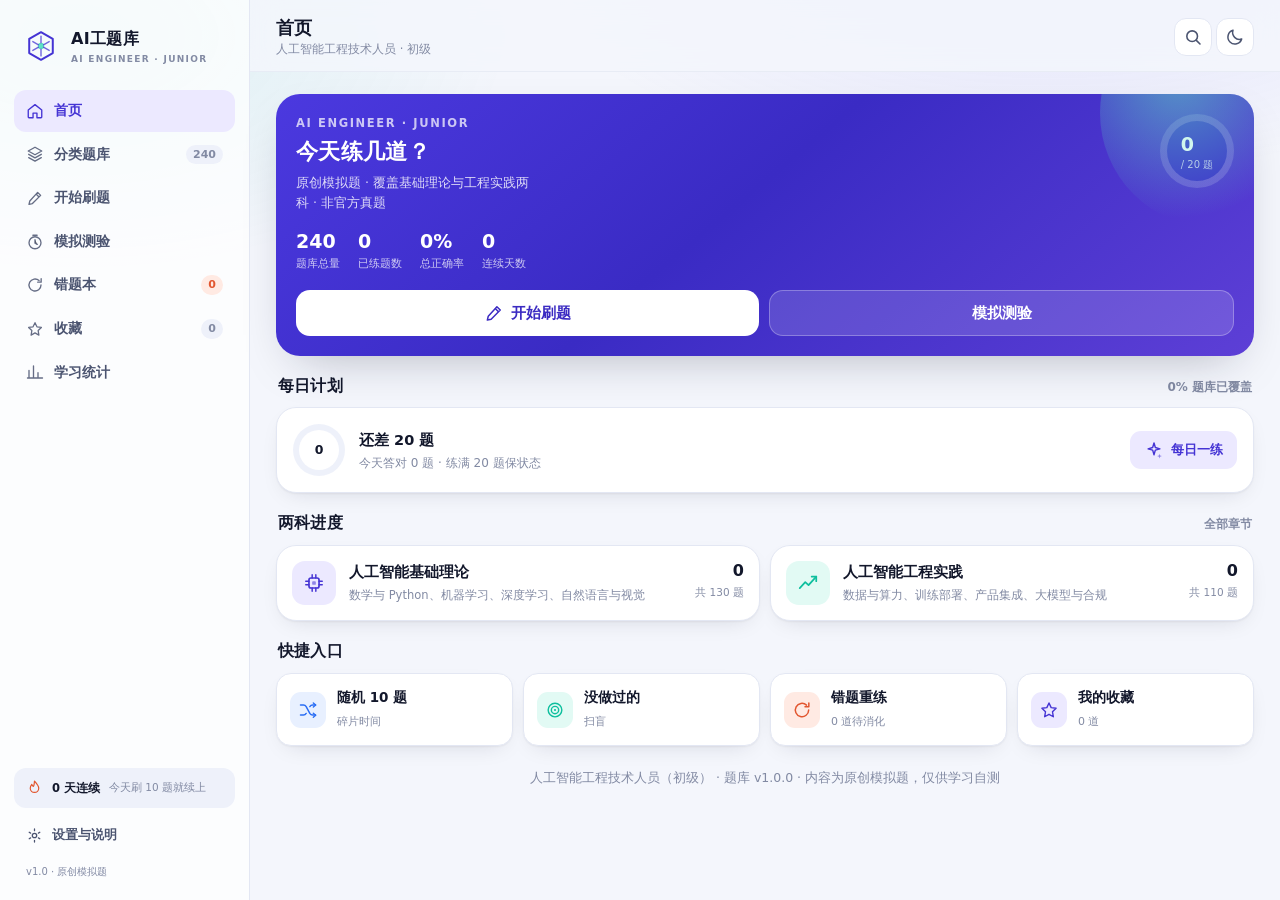
==== index.html @ 74eabcb8 "AI工题库 v1.0：人工智能工程技术人员（初级）240 题刷题 PWA" ====
<!DOCTYPE html>
<html lang="zh-CN" data-theme="light">
<head>
<meta charset="UTF-8">
<meta name="viewport" content="width=device-width, initial-scale=1.0, viewport-fit=cover">
<meta name="theme-color" content="#4534d4">
<meta name="mobile-web-app-capable" content="yes">
<meta name="apple-mobile-web-app-capable" content="yes">
<meta name="apple-mobile-web-app-status-bar-style" content="default">
<meta name="apple-mobile-web-app-title" content="AI工题库">
<meta name="description" content="人工智能工程技术人员（初级）原创模拟题库：基础理论 + 工程实践两科，支持章节练习、随机刷题、模拟测验、错题本、收藏与学习统计，手机离线可用。">
<title>AI工题库 · 人工智能工程技术人员（初级）刷题</title>
<link rel="manifest" href="manifest.json">
<link rel="apple-touch-icon" href="assets/icons/icon-192.png">
<link rel="icon" href="data:image/svg+xml,%3Csvg xmlns='http://www.w3.org/2000/svg' viewBox='0 0 32 32'%3E%3Crect width='32' height='32' rx='9' fill='%234534d4'/%3E%3Cpath d='M16 7l7.5 4.3v9.4L16 25l-7.5-4.3v-9.4z' fill='none' stroke='%23fff' stroke-width='1.9' stroke-linejoin='round'/%3E%3Ccircle cx='16' cy='16' r='2.6' fill='%2360e0c0'/%3E%3C/svg%3E">
<link rel="stylesheet" href="assets/styles.css">
</head>
<body>
<div class="shell">
  <aside class="side" id="side" aria-label="主导航">
    <a class="brand" href="#/home">
      <span class="brand__mark" aria-hidden="true">
        <svg viewBox="0 0 40 40" fill="none">
          <path d="M20 5.5 32.4 12.6v14.8L20 34.5 7.6 27.4V12.6z" stroke="currentColor" stroke-width="2.1" stroke-linejoin="round"/>
          <circle cx="20" cy="20" r="3.4" fill="#5fe3c3"/>
          <path d="M20 9.6v6.9M20 23.5v6.9M11.4 15.3l6 3.4M22.6 21.3l6 3.4M28.6 15.3l-6 3.4M17.4 21.3l-6 3.4" stroke="currentColor" stroke-width="1.5" stroke-linecap="round" opacity=".75"/>
        </svg>
      </span>
      <span class="brand__text"><b>AI工题库</b><small>AI ENGINEER · JUNIOR</small></span>
    </a>
    <nav class="side__nav" id="sideNav">
      <a href="#/home" data-nav="home"><i data-icon="home"></i><span>首页</span></a>
      <a href="#/bank" data-nav="bank"><i data-icon="layers"></i><span>分类题库</span><em id="navTotal">0</em></a>
      <a href="#/practice?scope=random&count=20" data-nav="practice"><i data-icon="pen"></i><span>开始刷题</span></a>
      <a href="#/test" data-nav="test"><i data-icon="timer"></i><span>模拟测验</span></a>
      <a href="#/wrong" data-nav="wrong"><i data-icon="rotate"></i><span>错题本</span><em class="em--warn" id="navWrong">0</em></a>
      <a href="#/fav" data-nav="fav"><i data-icon="star"></i><span>收藏</span><em id="navFav">0</em></a>
      <a href="#/stats" data-nav="stats"><i data-icon="chart"></i><span>学习统计</span></a>
    </nav>
    <div class="side__foot">
      <div class="streak"><i data-icon="flame"></i><b><span id="sideStreak">0</span> 天连续</b><small>今天刷 10 题就续上</small></div>
      <a href="#/settings" data-nav="settings"><i data-icon="gear"></i><span>设置与说明</span></a>
      <p class="ver">v1.0 · 原创模拟题</p>
    </div>
  </aside>

  <div class="main">
    <header class="bar">
      <div class="bar__title">
        <h1 id="vTitle">首页</h1>
        <p id="vSub">人工智能工程技术人员 · 初级</p>
      </div>
      <div class="bar__right">
        <button class="bar__btn" id="searchBtn" data-act="search" aria-label="搜索题目"><i data-icon="search"></i></button>
        <button class="bar__btn" id="themeBtn" data-act="theme" aria-label="切换深浅色"><i data-icon="moon"></i></button>
      </div>
    </header>
    <main class="view" id="view" tabindex="-1"></main>
  </div>
</div>

<nav class="tabbar" aria-label="底部导航">
  <a href="#/home" data-nav="home"><i data-icon="home"></i><span>首页</span></a>
  <a href="#/bank" data-nav="bank"><i data-icon="layers"></i><span>题库</span></a>
  <a href="#/practice?scope=random&count=20" data-nav="practice" class="tabbar__main"><i data-icon="pen"></i><span>刷题</span></a>
  <a href="#/wrong" data-nav="wrong"><i data-icon="rotate"></i><span>错题</span></a>
  <a href="#/stats" data-nav="stats"><i data-icon="chart"></i><span>数据</span></a>
</nav>

<div id="modalRoot"></div>
<div class="toastRoot" id="toastRoot" aria-live="polite"></div>

<noscript><div class="noscript">本页面需要启用 JavaScript 才能刷题。</div></noscript>

<script src="assets/questions.js"></script>
<script src="assets/app.js"></script>
</body>
</html>
---- assets/styles.css ----
/* AI工题库 · 移动优先样式 */
:root{
  --c-bg:#f4f6fc;
  --c-bg-soft:#eef1fa;
  --c-card:#ffffff;
  --c-card-2:#f8f9ff;
  --c-text:#12172b;
  --c-text-2:#4b5470;
  --c-text-3:#828aa3;
  --c-line:#e3e7f3;
  --c-brand:#4534d4;
  --c-brand-2:#6d5cf6;
  --c-brand-soft:#ece9ff;
  --c-accent:#0fbf9e;
  --c-accent-soft:#e2faf4;
  --c-warn:#e2562f;
  --c-warn-soft:#ffeae3;
  --c-info:#2a6df4;
  --c-info-soft:#e8f0ff;
  --c-ok:#12a56b;
  --shadow-1:0 1px 2px rgba(18,23,43,.05),0 8px 24px -12px rgba(18,23,43,.18);
  --shadow-2:0 18px 50px -22px rgba(18,23,43,.34);
  --r-l:20px; --r-m:15px; --r-s:10px;
  --f-main:"PingFang SC","HarmonyOS Sans SC","Microsoft YaHei","Source Han Sans SC",system-ui,-apple-system,"Segoe UI",sans-serif;
  --f-num:"SF Pro Display",ui-rounded,"Segoe UI",system-ui,sans-serif;
  --safe-b:env(safe-area-inset-bottom,0px);
}
[data-theme="dark"]{
  --c-bg:#0b0f1c;
  --c-bg-soft:#0f1526;
  --c-card:#151b2e;
  --c-card-2:#1a2138;
  --c-text:#eef1fb;
  --c-text-2:#a8b1cb;
  --c-text-3:#737d9b;
  --c-line:#252d47;
  --c-brand:#8b7bff;
  --c-brand-2:#a293ff;
  --c-brand-soft:#231f4d;
  --c-accent:#3fe0be;
  --c-accent-soft:#123a35;
  --c-warn:#ff8a66;
  --c-warn-soft:#3a1f18;
  --c-info:#6fa1ff;
  --c-info-soft:#182445;
  --c-ok:#3fd39a;
  --shadow-1:0 1px 2px rgba(0,0,0,.4),0 10px 30px -16px rgba(0,0,0,.7);
  --shadow-2:0 24px 60px -26px rgba(0,0,0,.9);
}
*{box-sizing:border-box;-webkit-tap-highlight-color:transparent}
html,body{margin:0;padding:0}
body{
  font-family:var(--f-main);background:var(--c-bg);color:var(--c-text);
  font-size:15px;line-height:1.6;-webkit-font-smoothing:antialiased;
  overscroll-behavior-y:contain;
}
body::before{
  content:"";position:fixed;inset:0;pointer-events:none;z-index:0;
  background:
    radial-gradient(900px 420px at 82% -8%,rgba(109,92,246,.14),transparent 60%),
    radial-gradient(700px 380px at 6% 4%,rgba(15,191,158,.10),transparent 62%);
}
[data-theme="dark"] body::before{
  background:
    radial-gradient(900px 420px at 82% -8%,rgba(139,123,255,.20),transparent 60%),
    radial-gradient(700px 380px at 6% 4%,rgba(63,224,190,.10),transparent 62%);
}
a{color:inherit;text-decoration:none}
button{font:inherit;color:inherit;background:none;border:0;cursor:pointer}
h1,h2,h3,h4{margin:0;line-height:1.3}
p{margin:0}
i[data-icon]{display:inline-flex;width:20px;height:20px;flex:0 0 auto}
i[data-icon] svg{width:100%;height:100%}
.shell{position:relative;z-index:1;display:flex;min-height:100dvh}
/* ============================ 侧边栏（桌面） ============================ */
.side{display:none}
/* ============================ 主区 ============================ */
.main{flex:1;min-width:0;display:flex;flex-direction:column}
.bar{
  position:sticky;top:0;z-index:30;display:flex;align-items:center;gap:10px;
  padding:calc(10px + env(safe-area-inset-top,0px)) 16px 10px;
  background:color-mix(in srgb,var(--c-bg) 86%,transparent);
  backdrop-filter:blur(14px) saturate(1.2);
  border-bottom:1px solid color-mix(in srgb,var(--c-line) 70%,transparent);
}
.bar__title{flex:1;min-width:0}
.bar__title h1{font-size:18px;font-weight:750;letter-spacing:.2px;white-space:nowrap;overflow:hidden;text-overflow:ellipsis}
.bar__title p{font-size:11.5px;color:var(--c-text-3);margin-top:1px;white-space:nowrap;overflow:hidden;text-overflow:ellipsis}
.bar__right{display:flex;gap:4px}
.bar__btn{
  width:38px;height:38px;border-radius:12px;display:grid;place-items:center;
  color:var(--c-text-2);background:var(--c-card);border:1px solid var(--c-line);
}
.bar__btn:active{transform:scale(.94)}
.view{flex:1;padding:16px 16px calc(96px + var(--safe-b));max-width:1080px;width:100%;margin:0 auto;outline:0}
@media(min-width:520px){ .view{padding:20px 24px 40px} }
/* ============================ 底部导航（手机） ============================ */
.tabbar{
  position:fixed;left:0;right:0;bottom:0;z-index:40;display:flex;
  align-items:flex-end;justify-content:space-around;
  padding:8px 6px calc(6px + var(--safe-b));
  background:color-mix(in srgb,var(--c-card) 92%,transparent);
  backdrop-filter:blur(18px) saturate(1.3);
  border-top:1px solid var(--c-line);
}
.tabbar a{
  flex:1;display:flex;flex-direction:column;align-items:center;gap:3px;
  padding:4px 2px;border-radius:12px;color:var(--c-text-3);font-size:10.5px;font-weight:600;
}
.tabbar a i{width:23px;height:23px}
.tabbar a[aria-current="page"]{color:var(--c-brand)}
.tabbar__main{margin-top:-20px}
.tabbar__main i{
  width:48px;height:48px;padding:12px;border-radius:50%;
  background:linear-gradient(150deg,var(--c-brand-2),var(--c-brand));color:#fff;
  box-shadow:0 10px 22px -8px color-mix(in srgb,var(--c-brand) 70%,transparent);
}
.tabbar__main[aria-current="page"]{color:var(--c-brand)}
/* ============================ 通用组件 ============================ */
.card{background:var(--c-card);border:1px solid var(--c-line);border-radius:var(--r-l);box-shadow:var(--shadow-1)}
.sect{margin-top:20px}
.sect__head{display:flex;align-items:baseline;justify-content:space-between;gap:12px;margin-bottom:10px;padding:0 2px}
.sect__head h2{font-size:15.5px;font-weight:750;letter-spacing:.2px}
.sect__head a,.sect__head span{font-size:12px;color:var(--c-text-3);font-weight:600}
.grid{display:grid;gap:10px}
.btn{
  display:inline-flex;align-items:center;justify-content:center;gap:7px;
  min-height:46px;padding:0 18px;border-radius:14px;font-weight:700;font-size:15px;
  border:1px solid transparent;transition:transform .12s ease,filter .12s ease;
}
.btn:active{transform:scale(.97)}
.btn--primary{background:linear-gradient(150deg,var(--c-brand-2),var(--c-brand));color:#fff;box-shadow:0 12px 24px -12px color-mix(in srgb,var(--c-brand) 80%,transparent)}
.btn--ghost{background:var(--c-card);border-color:var(--c-line);color:var(--c-text)}
.btn--soft{background:var(--c-brand-soft);color:var(--c-brand)}
.btn--sm{min-height:38px;padding:0 13px;font-size:13px;border-radius:11px}
.btn--block{display:flex;width:100%}
.btn[disabled]{opacity:.5;pointer-events:none}
.chip{
  display:inline-flex;align-items:center;gap:5px;padding:5px 11px;border-radius:999px;
  background:var(--c-card);border:1px solid var(--c-line);font-size:12.5px;font-weight:600;color:var(--c-text-2);
}
.chip--on{background:var(--c-brand);border-color:var(--c-brand);color:#fff}
.chiprow{display:flex;gap:8px;overflow-x:auto;padding:2px 2px 6px;scrollbar-width:none}
.chiprow::-webkit-scrollbar{display:none}
.badge{display:inline-flex;align-items:center;padding:2px 7px;border-radius:6px;font-size:11px;font-weight:700;letter-spacing:.2px}
.badge--brand{background:var(--c-brand-soft);color:var(--c-brand)}
.badge--ok{background:var(--c-accent-soft);color:var(--c-accent)}
.badge--warn{background:var(--c-warn-soft);color:var(--c-warn)}
.badge--info{background:var(--c-info-soft);color:var(--c-info)}
.muted{color:var(--c-text-3)}
.small{font-size:12.5px}
.num{font-family:var(--f-num);font-variant-numeric:tabular-nums}
.bar-line{height:7px;border-radius:99px;background:var(--c-bg-soft);overflow:hidden}
.bar-line>i{display:block;height:100%;border-radius:99px;background:linear-gradient(90deg,var(--c-brand-2),var(--c-accent));transition:width .45s cubic-bezier(.2,.8,.2,1)}
.empty{padding:44px 18px;text-align:center;color:var(--c-text-3)}
.empty i{width:40px;height:40px;margin:0 auto 10px;color:var(--c-text-3);opacity:.6}
.empty b{display:block;color:var(--c-text);font-size:15px;margin-bottom:4px}
/* ============================ 首页 ============================ */
.hero{
  position:relative;overflow:hidden;border-radius:24px;padding:20px;
  background:linear-gradient(140deg,#4b39df 0%,#3a2bc4 46%,#5d3fd6 100%);
  color:#fff;box-shadow:var(--shadow-2);
}
.hero::after{
  content:"";position:absolute;width:230px;height:230px;right:-76px;top:-96px;border-radius:50%;
  background:radial-gradient(circle at 34% 34%,rgba(95,227,195,.55),transparent 66%);
}
.hero__top{display:flex;justify-content:space-between;align-items:flex-start;gap:12px;position:relative}
.hero__kicker{font-size:11.5px;letter-spacing:1.6px;text-transform:uppercase;opacity:.72;font-weight:700}
.hero__title{font-size:22px;font-weight:800;margin-top:6px;letter-spacing:.3px}
.hero__desc{font-size:12.5px;opacity:.82;margin-top:6px;max-width:30ch}
.hero__ring{
  --p:0;width:74px;height:74px;border-radius:50%;display:grid;place-items:center;flex:0 0 auto;
  background:conic-gradient(#5fe3c3 calc(var(--p)*1%),rgba(255,255,255,.16) 0);
  position:relative;
}
.hero__ring::before{content:"";position:absolute;inset:7px;border-radius:50%;background:#3d2fcb}
.hero__ring b{position:relative;font-family:var(--f-num);font-size:19px;font-weight:800}
.hero__ring small{position:relative;font-size:10px;opacity:.72;display:block;text-align:center;margin-top:-2px}
.hero__stats{display:flex;gap:18px;margin-top:18px;position:relative}
.hero__stats div{display:flex;flex-direction:column}
.hero__stats b{font-family:var(--f-num);font-size:19px;font-weight:800;line-height:1.1}
.hero__stats span{font-size:11px;opacity:.74;margin-top:3px}
.hero__cta{display:flex;gap:10px;margin-top:18px;position:relative}
.hero__cta .btn{flex:1;background:#fff;color:#3b2bc2;border:0;font-size:15px}
.hero__cta .btn--line{background:rgba(255,255,255,.14);color:#fff;border:1px solid rgba(255,255,255,.28)}
.quick{display:grid;grid-template-columns:1fr 1fr;gap:10px;margin-top:12px}
.quick a{display:flex;align-items:center;gap:11px;padding:13px;border-radius:var(--r-m);background:var(--c-card);border:1px solid var(--c-line);box-shadow:var(--shadow-1)}
.quick a:active{transform:scale(.98)}
.quick a i{width:36px;height:36px;padding:8px;border-radius:11px;background:var(--c-brand-soft);color:var(--c-brand)}
.quick a[data-tone="teal"] i{background:var(--c-accent-soft);color:var(--c-accent)}
.quick a[data-tone="blue"] i{background:var(--c-info-soft);color:var(--c-info)}
.quick a[data-tone="warn"] i{background:var(--c-warn-soft);color:var(--c-warn)}
.quick b{display:block;font-size:13.5px}
.quick small{font-size:11px;color:var(--c-text-3)}
.daily{display:flex;align-items:center;gap:14px;padding:16px;border-radius:var(--r-l);background:var(--c-card);border:1px solid var(--c-line);box-shadow:var(--shadow-1)}
.daily__ring{width:52px;height:52px;border-radius:50%;display:grid;place-items:center;position:relative;background:conic-gradient(var(--c-accent) calc(var(--p)*1%),var(--c-bg-soft) 0);flex:0 0 auto}
.daily__ring::before{content:"";position:absolute;inset:6px;border-radius:50%;background:var(--c-card)}
.daily__ring b{position:relative;font-family:var(--f-num);font-size:12.5px}
.daily__body{flex:1;min-width:0}
.daily__body b{font-size:14.5px}
.daily__body p{font-size:12px;color:var(--c-text-3);margin-top:2px}
/* 科目卡 */
.subj{display:grid;gap:10px}
.subj__card{display:flex;align-items:center;gap:13px;padding:15px;border-radius:var(--r-l);background:var(--c-card);border:1px solid var(--c-line);box-shadow:var(--shadow-1)}
.subj__card:active{transform:scale(.99)}
.subj__ico{width:44px;height:44px;border-radius:13px;display:grid;place-items:center;background:var(--c-brand-soft);color:var(--c-brand);flex:0 0 auto}
.subj__card[data-subject="practice"] .subj__ico{background:var(--c-accent-soft);color:var(--c-accent)}
.subj__ico i{width:22px;height:22px}
.subj__body{flex:1;min-width:0}
.subj__body b{font-size:14.5px;display:flex;align-items:center;gap:6px}
.subj__body p{font-size:11.5px;color:var(--c-text-3);margin-top:2px}
.subj__meter{margin-top:8px}
.subj__num{text-align:right;flex:0 0 auto}
.subj__num b{font-family:var(--f-num);font-size:16px;display:block;line-height:1.1}
.subj__num small{font-size:10.5px;color:var(--c-text-3)}
/* ============================ 分类题库 ============================ */
.chapter{display:flex;align-items:center;gap:12px;padding:14px;border-radius:var(--r-m);background:var(--c-card);border:1px solid var(--c-line);box-shadow:var(--shadow-1);margin-bottom:9px}
.chapter:active{transform:scale(.99)}
.chapter__ico{width:38px;height:38px;border-radius:11px;display:grid;place-items:center;background:var(--c-bg-soft);color:var(--c-brand);flex:0 0 auto}
.chapter__body{flex:1;min-width:0}
.chapter__body h3{font-size:14px;font-weight:700;display:flex;align-items:center;gap:6px}
.chapter__body p{font-size:11.5px;color:var(--c-text-3);margin-top:2px;overflow:hidden;text-overflow:ellipsis;white-space:nowrap}
.chapter__meter{display:flex;align-items:center;gap:8px;margin-top:7px}
.chapter__meter .bar-line{flex:1}
.chapter__meter small{font-family:var(--f-num);font-size:11px;color:var(--c-text-3);min-width:44px;text-align:right}
.chapter__go{width:26px;height:26px;color:var(--c-text-3)}
/* ============================ 练习器 ============================ */
.practice{padding-bottom:20px}
.pbar{position:sticky;top:calc(54px + env(safe-area-inset-top,0px));z-index:20;background:color-mix(in srgb,var(--c-bg) 92%,transparent);backdrop-filter:blur(10px);padding:6px 0 10px;margin:-6px 0 6px}
.pbar__row{display:flex;align-items:center;justify-content:space-between;gap:10px;font-size:12px;color:var(--c-text-3);font-weight:600;margin-bottom:7px}
.pbar__row b{font-family:var(--f-num);color:var(--c-text);font-size:13px}
.pbar__row .pbar__right{display:flex;align-items:center;gap:10px}
.pbar__exit{color:var(--c-text-3);width:26px;height:26px}
.qcard{padding:18px 16px;border-radius:var(--r-l);background:var(--c-card);border:1px solid var(--c-line);box-shadow:var(--shadow-1)}
.qcard__meta{display:flex;flex-wrap:wrap;gap:6px;margin-bottom:11px}
.qstem{font-size:16.5px;line-height:1.62;font-weight:600;letter-spacing:.1px;word-break:break-word}
.qstem--lg{font-size:18px}
.opts{display:grid;gap:9px;margin-top:16px}
.opt{
  display:flex;align-items:flex-start;gap:11px;padding:13px 14px;border-radius:14px;
  border:1.5px solid var(--c-line);background:var(--c-card-2);text-align:left;width:100%;
  transition:border-color .15s,background .15s,transform .1s;
}
.opt:active{transform:scale(.995)}
.opt__key{
  width:24px;height:24px;border-radius:8px;display:grid;place-items:center;flex:0 0 auto;
  font-family:var(--f-num);font-weight:800;font-size:12.5px;
  background:var(--c-card);border:1px solid var(--c-line);color:var(--c-text-2);margin-top:1px;
}
.opt__txt{flex:1;font-size:15px;line-height:1.55;word-break:break-word}
.opt--sel{border-color:var(--c-brand);background:var(--c-brand-soft)}
.opt--sel .opt__key{background:var(--c-brand);border-color:var(--c-brand);color:#fff}
.opt--right{border-color:var(--c-ok);background:var(--c-accent-soft)}
.opt--right .opt__key{background:var(--c-ok);border-color:var(--c-ok);color:#fff}
.opt--wrong{border-color:var(--c-warn);background:var(--c-warn-soft)}
.opt--wrong .opt__key{background:var(--c-warn);border-color:var(--c-warn);color:#fff}
.opt__flag{font-size:11px;font-weight:800;color:var(--c-ok);margin-top:3px}
.opt--wrong .opt__flag{color:var(--c-warn)}
.explain{
  margin-top:14px;padding:14px;border-radius:var(--r-m);
  background:var(--c-bg-soft);border:1px dashed var(--c-line);
}
.explain__head{display:flex;align-items:center;gap:7px;font-weight:800;font-size:13px;margin-bottom:6px}
.explain__head i{width:17px;height:17px;color:var(--c-accent)}
.explain p{font-size:14px;line-height:1.65;color:var(--c-text-2)}
.explain--bad .explain__head{color:var(--c-warn)}
.explain--bad .explain__head i{color:var(--c-warn)}
.result{
  margin-top:14px;padding:13px 14px;border-radius:var(--r-m);display:flex;align-items:center;gap:10px;
  font-weight:700;font-size:14px;
}
.result--ok{background:var(--c-accent-soft);color:var(--c-ok)}
.result--no{background:var(--c-warn-soft);color:var(--c-warn)}
.pfoot{position:sticky;bottom:calc(8px + var(--safe-b));z-index:20;display:flex;gap:10px;margin-top:16px;padding:10px;border-radius:18px;background:color-mix(in srgb,var(--c-card) 94%,transparent);border:1px solid var(--c-line);box-shadow:var(--shadow-2);backdrop-filter:blur(12px)}
.pfoot .btn{flex:1}
.pfoot .btn--icon{flex:0 0 46px;padding:0}
.toolrow{display:flex;gap:8px;margin-top:12px;flex-wrap:wrap}
.toolrow .chip{padding:6px 10px}
/* 结果页 */
.done{padding:26px 18px;border-radius:24px;background:linear-gradient(150deg,var(--c-brand-2),var(--c-brand));color:#fff;text-align:center;box-shadow:var(--shadow-2)}
.done__score{font-family:var(--f-num);font-size:44px;font-weight:850;line-height:1.05;margin-top:12px}
.done__score span{font-size:17px;opacity:.7;font-weight:700}
.done h2{font-size:16px;font-weight:700;opacity:.92}
.done__sub{font-size:12.5px;opacity:.78;margin-top:6px}
.done__stats{display:flex;justify-content:center;gap:22px;margin-top:18px}
.done__stats div{text-align:center}
.done__stats b{display:block;font-family:var(--f-num);font-size:17px;font-weight:800}
.done__stats span{font-size:11px;opacity:.75}
.done__acts{display:flex;gap:10px;margin-top:20px}
.done__acts .btn{flex:1;background:#fff;color:#3b2bc2}
.done__acts .btn--line{background:rgba(255,255,255,.14);color:#fff;border:1px solid rgba(255,255,255,.3)}
.wronglist{margin-top:14px;display:grid;gap:9px}
.wrongitem{padding:13px 14px;border-radius:var(--r-m);background:var(--c-card);border:1px solid var(--c-line)}
.wrongitem__top{display:flex;gap:8px;align-items:center;margin-bottom:5px}
.wrongitem p{font-size:13.5px;line-height:1.55;color:var(--c-text-2);display:-webkit-box;-webkit-line-clamp:2;-webkit-box-orient:vertical;overflow:hidden}
/* ============================ 列表 / 统计 ============================ */
.statgrid{display:grid;grid-template-columns:repeat(2,1fr);gap:10px}
.stat{padding:14px;border-radius:var(--r-m);background:var(--c-card);border:1px solid var(--c-line)}
.stat b{display:block;font-family:var(--f-num);font-size:23px;font-weight:800;line-height:1.15}
.stat span{font-size:11.5px;color:var(--c-text-3)}
.acchead{display:flex;align-items:center;gap:10px;padding:13px 14px;border-radius:var(--r-m);background:var(--c-card);border:1px solid var(--c-line);margin-bottom:10px}
.acchead b{flex:1;font-size:14px}
.acchead span{font-family:var(--f-num);font-size:13px;color:var(--c-text-3)}
.chartcard{padding:16px;border-radius:var(--r-l);background:var(--c-card);border:1px solid var(--c-line);box-shadow:var(--shadow-1)}
.chartrow{display:flex;align-items:center;gap:10px;margin-top:12px}
.chartrow:first-child{margin-top:0}
.chartrow__label{width:86px;font-size:11.5px;color:var(--c-text-2);flex:0 0 auto;overflow:hidden;text-overflow:ellipsis;white-space:nowrap}
.chartrow__bar{flex:1;height:9px;border-radius:99px;background:var(--c-bg-soft);overflow:hidden}
.chartrow__bar i{display:block;height:100%;border-radius:99px;background:linear-gradient(90deg,var(--c-brand-2),var(--c-brand))}
.chartrow__val{width:44px;text-align:right;font-family:var(--f-num);font-size:11.5px;color:var(--c-text-3)}
.hist{display:flex;align-items:center;gap:10px;padding:11px 0;border-bottom:1px solid var(--c-line);font-size:12.5px}
.hist:last-child{border-bottom:0}
.hist b{font-family:var(--f-num);font-size:13px}
/* ============================ 弹层 ============================ */
.sheet{
  position:fixed;inset:0;z-index:80;display:flex;align-items:flex-end;justify-content:center;
  background:rgba(10,14,28,.42);backdrop-filter:blur(3px);padding:0;animation:fade .18s ease;
}
.sheet__panel{
  width:100%;max-width:560px;max-height:86dvh;overflow:auto;background:var(--c-card);
  border-radius:22px 22px 0 0;padding:16px 16px calc(20px + var(--safe-b));
  box-shadow:var(--shadow-2);animation:up .24s cubic-bezier(.2,.9,.2,1);
}
.sheet__head{display:flex;align-items:center;gap:10px;margin-bottom:12px}
.sheet__head h3{flex:1;font-size:16px}
.sheet__close{width:32px;height:32px;border-radius:10px;display:grid;place-items:center;background:var(--c-bg-soft);color:var(--c-text-2)}
.sheet__panel .field{margin-top:12px}
.field__label{font-size:12px;font-weight:700;color:var(--c-text-2);margin-bottom:6px;display:flex;justify-content:space-between;align-items:center}
.field__label small{font-weight:600;color:var(--c-text-3)}
select,input[type="date"],input[type="text"]{
  width:100%;min-height:44px;padding:0 12px;border-radius:12px;border:1px solid var(--c-line);
  background:var(--c-card-2);color:var(--c-text);font-size:14.5px;
}
input[type="range"]{width:100%;accent-color:var(--c-brand)}
.switch{display:flex;align-items:center;gap:10px;padding:11px 0}
.switch__track{width:44px;height:26px;border-radius:99px;background:var(--c-line);position:relative;transition:background .18s}
.switch__track::after{content:"";position:absolute;top:3px;left:3px;width:20px;height:20px;border-radius:50%;background:#fff;box-shadow:0 1px 3px rgba(0,0,0,.3);transition:transform .18s}
.switch--on .switch__track{background:var(--c-brand)}
.switch--on .switch__track::after{transform:translateX(18px)}
.switch__label{flex:1;font-size:14px}
.searchbox{display:flex;gap:8px;align-items:center;padding:0 12px;border-radius:12px;background:var(--c-card-2);border:1px solid var(--c-line);min-height:44px}
.searchbox i{color:var(--c-text-3);width:18px;height:18px}
.searchbox input{border:0;background:transparent;min-height:0;padding:0;font-size:14.5px}
.searchbox input:focus{outline:0}
.toastRoot{position:fixed;left:50%;bottom:calc(100px + var(--safe-b));transform:translateX(-50%);z-index:100;display:flex;flex-direction:column;gap:8px;align-items:center;pointer-events:none}
.toast{
  padding:10px 16px;border-radius:12px;background:rgba(23,28,48,.94);color:#fff;font-size:13px;font-weight:600;
  box-shadow:var(--shadow-2);animation:up .2s ease;
}
.noscript{padding:40px;text-align:center}
@keyframes up{from{transform:translateY(14px);opacity:0}to{transform:none;opacity:1}}
@keyframes fade{from{opacity:0}to{opacity:1}}
/* ============================ 桌面增强 ============================ */
@media(min-width:960px){
  .tabbar{display:none}
  .side{
    display:flex;flex-direction:column;width:250px;flex:0 0 250px;gap:6px;
    padding:22px 14px 18px;position:sticky;top:0;height:100dvh;
    border-right:1px solid var(--c-line);background:color-mix(in srgb,var(--c-card) 72%,transparent);
  }
  .brand{display:flex;align-items:center;gap:11px;padding:4px 8px 18px}
  .brand__mark{width:38px;height:38px;color:var(--c-brand);flex:0 0 auto}
  .brand__mark svg{width:100%;height:100%}
  .brand__text b{display:block;font-size:16px;letter-spacing:.3px}
  .brand__text small{display:block;font-size:9px;letter-spacing:1.3px;color:var(--c-text-3);font-weight:700}
  .side__nav{display:flex;flex-direction:column;gap:2px}
  .side__nav a{
    display:flex;align-items:center;gap:10px;padding:10px 12px;border-radius:12px;
    font-size:13.5px;font-weight:600;color:var(--c-text-2);
  }
  .side__nav a i{width:18px;height:18px;opacity:.85}
  .side__nav a em{
    margin-left:auto;font-style:normal;font-family:var(--f-num);font-size:11px;font-weight:700;
    padding:1px 7px;border-radius:99px;background:var(--c-bg-soft);color:var(--c-text-3);
  }
  .side__nav a em.em--warn{background:var(--c-warn-soft);color:var(--c-warn)}
  .side__nav a:hover{background:var(--c-bg-soft);color:var(--c-text)}
  .side__nav a[aria-current="page"]{background:var(--c-brand-soft);color:var(--c-brand)}
  .side__nav a[aria-current="page"] i{opacity:1}
  .side__foot{margin-top:auto;display:flex;flex-direction:column;gap:8px}
  .streak{display:flex;align-items:center;gap:9px;padding:11px 12px;border-radius:12px;background:var(--c-bg-soft);font-size:12px}
  .streak i{width:17px;height:17px;color:var(--c-warn)}
  .streak small{color:var(--c-text-3);font-size:10.5px;display:block}
  .streak b{font-size:11.5px}
  .side__foot>a{display:flex;align-items:center;gap:9px;padding:9px 12px;border-radius:11px;font-size:12.5px;color:var(--c-text-2);font-weight:600}
  .side__foot>a i{width:17px;height:17px}
  .ver{font-size:10px;color:var(--c-text-3);padding:2px 12px}
  .bar{padding:16px 26px 12px}
  .bar__btn#menuBtn{display:none}
  .view{padding:22px 26px 40px}
  .grid--2{grid-template-columns:1fr 1fr}
  .quick{grid-template-columns:repeat(4,1fr)}
  .statgrid{grid-template-columns:repeat(4,1fr)}
  .qstem{font-size:17.5px}
  .subj{grid-template-columns:1fr 1fr}
  .pfoot{max-width:640px;margin-left:auto;margin-right:auto}
  .qcard{max-width:820px;margin:0 auto}
  .pbar{max-width:820px;margin:0 auto}
}
@media(prefers-reduced-motion:reduce){*{animation:none!important;transition:none!important}}
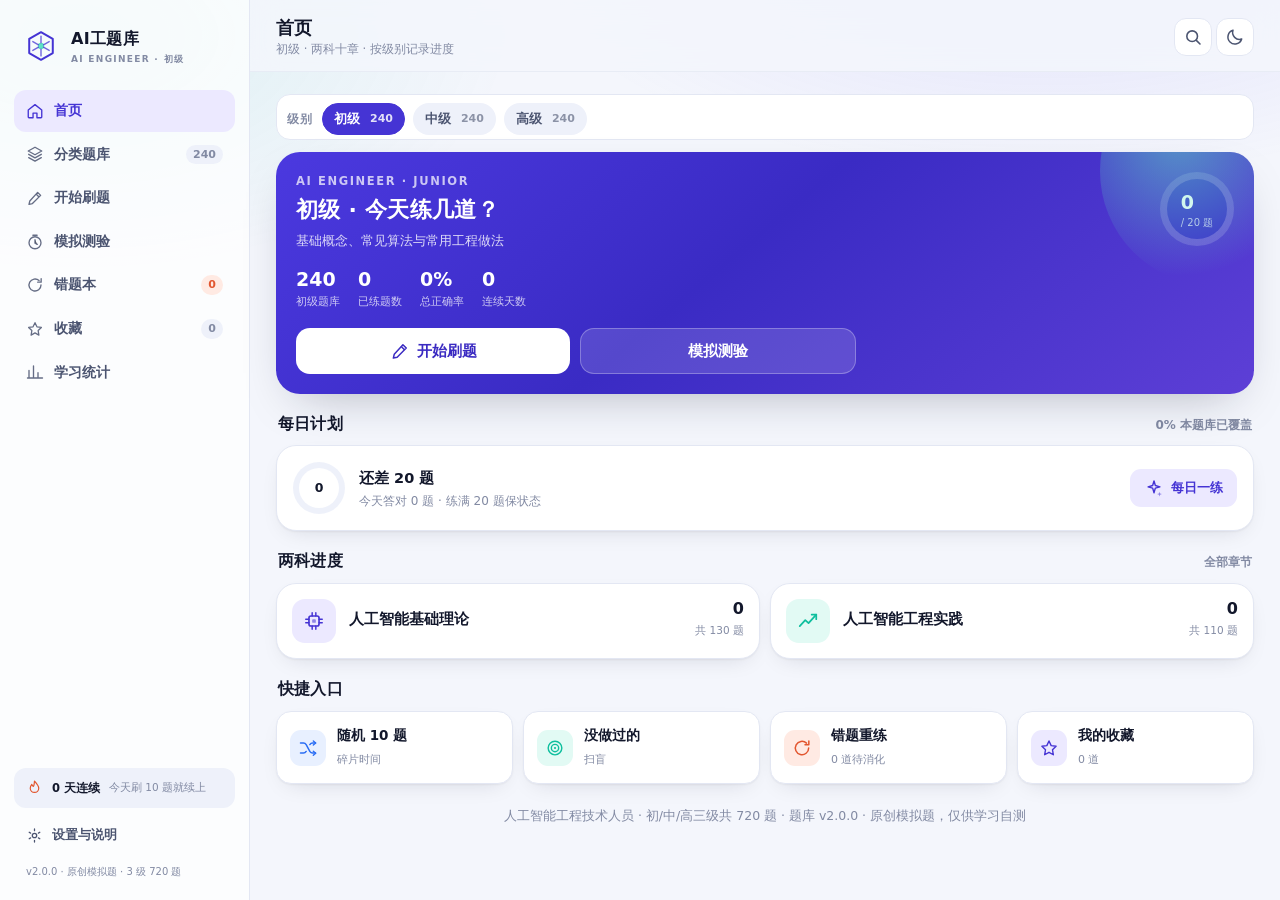
==== commit e9a0bfc1: "题库扩展到初中高三级：每级两科十章 240 题，共 720 题；新增级别切换与答案位置均衡" ====
--- a/index.html
+++ b/index.html
@@ -8,8 +8,8 @@
 <meta name="apple-mobile-web-app-capable" content="yes">
 <meta name="apple-mobile-web-app-status-bar-style" content="default">
 <meta name="apple-mobile-web-app-title" content="AI工题库">
-<meta name="description" content="人工智能工程技术人员（初级）原创模拟题库：基础理论 + 工程实践两科，支持章节练习、随机刷题、模拟测验、错题本、收藏与学习统计，手机离线可用。">
-<title>AI工题库 · 人工智能工程技术人员（初级）刷题</title>
+<meta name="description" content="人工智能工程技术人员初中高级原创模拟题库：每级两科十章，支持章节练习、随机刷题、模拟测验、错题本、收藏与学习统计，手机离线可用。">
+<title>AI工题库 · 人工智能工程技术人员（初中高级）刷题</title>
 <link rel="manifest" href="manifest.json">
 <link rel="apple-touch-icon" href="assets/icons/icon-192.png">
 <link rel="icon" href="data:image/svg+xml,%3Csvg xmlns='http://www.w3.org/2000/svg' viewBox='0 0 32 32'%3E%3Crect width='32' height='32' rx='9' fill='%234534d4'/%3E%3Cpath d='M16 7l7.5 4.3v9.4L16 25l-7.5-4.3v-9.4z' fill='none' stroke='%23fff' stroke-width='1.9' stroke-linejoin='round'/%3E%3Ccircle cx='16' cy='16' r='2.6' fill='%2360e0c0'/%3E%3C/svg%3E">
@@ -26,7 +26,7 @@
           <path d="M20 9.6v6.9M20 23.5v6.9M11.4 15.3l6 3.4M22.6 21.3l6 3.4M28.6 15.3l-6 3.4M17.4 21.3l-6 3.4" stroke="currentColor" stroke-width="1.5" stroke-linecap="round" opacity=".75"/>
         </svg>
       </span>
-      <span class="brand__text"><b>AI工题库</b><small>AI ENGINEER · JUNIOR</small></span>
+      <span class="brand__text"><b>AI工题库</b><small id="brandSub">AI ENGINEER · JUNIOR</small></span>
     </a>
     <nav class="side__nav" id="sideNav">
       <a href="#/home" data-nav="home"><i data-icon="home"></i><span>首页</span></a>
@@ -40,7 +40,7 @@
     <div class="side__foot">
       <div class="streak"><i data-icon="flame"></i><b><span id="sideStreak">0</span> 天连续</b><small>今天刷 10 题就续上</small></div>
       <a href="#/settings" data-nav="settings"><i data-icon="gear"></i><span>设置与说明</span></a>
-      <p class="ver">v1.0 · 原创模拟题</p>
+      <p class="ver" id="sideVer">原创模拟题</p>
     </div>
   </aside>
 
@@ -48,7 +48,7 @@
     <header class="bar">
       <div class="bar__title">
         <h1 id="vTitle">首页</h1>
-        <p id="vSub">人工智能工程技术人员 · 初级</p>
+        <p id="vSub">人工智能工程技术人员 · 初中高级</p>
       </div>
       <div class="bar__right">
         <button class="bar__btn" id="searchBtn" data-act="search" aria-label="搜索题目"><i data-icon="search"></i></button>
--- a/assets/styles.css
+++ b/assets/styles.css
@@ -142,6 +142,17 @@
 .chip--on{background:var(--c-brand);border-color:var(--c-brand);color:#fff}
 .chiprow{display:flex;gap:8px;overflow-x:auto;padding:2px 2px 6px;scrollbar-width:none}
 .chiprow::-webkit-scrollbar{display:none}
+.chip__n{font-family:var(--f-num);font-size:11px;font-weight:700;opacity:.6;margin-left:5px}
+.chip--on .chip__n{opacity:.85}
+.levelbar{
+  display:flex;align-items:center;gap:10px;margin-bottom:12px;
+  padding:8px 10px 4px;border-radius:14px;background:var(--c-card);border:1px solid var(--c-line);
+}
+.levelbar__label{font-size:11.5px;font-weight:800;letter-spacing:.5px;color:var(--c-text-3);flex:0 0 auto}
+.levelbar .chiprow{flex:1;padding:0}
+.levelbar .chip{background:var(--c-bg-soft);border-color:transparent}
+.levelbar .chip--on{background:var(--c-brand);border-color:var(--c-brand);color:#fff}
+.hist__lv{font-style:normal;font-size:10.5px;font-weight:700;padding:1px 6px;border-radius:6px;background:var(--c-brand-soft);color:var(--c-brand);flex:0 0 auto}
 .badge{display:inline-flex;align-items:center;padding:2px 7px;border-radius:6px;font-size:11px;font-weight:700;letter-spacing:.2px}
 .badge--brand{background:var(--c-brand-soft);color:var(--c-brand)}
 .badge--ok{background:var(--c-accent-soft);color:var(--c-accent)}
@@ -257,6 +268,9 @@
 .opt--wrong .opt__key{background:var(--c-warn);border-color:var(--c-warn);color:#fff}
 .opt__flag{font-size:11px;font-weight:800;color:var(--c-ok);margin-top:3px}
 .opt--wrong .opt__flag{color:var(--c-warn)}
+.opt__mark{width:18px;height:18px;flex:0 0 auto;align-self:center;color:var(--c-ok)}
+.opt__mark svg{width:100%;height:100%}
+.opt__mark--bad{color:var(--c-warn)}
 .explain{
   margin-top:14px;padding:14px;border-radius:var(--r-m);
   background:var(--c-bg-soft);border:1px dashed var(--c-line);
@@ -390,6 +404,7 @@
   .bar__btn#menuBtn{display:none}
   .view{padding:22px 26px 40px}
   .grid--2{grid-template-columns:1fr 1fr}
+  .hero__cta{max-width:560px}
   .quick{grid-template-columns:repeat(4,1fr)}
   .statgrid{grid-template-columns:repeat(4,1fr)}
   .qstem{font-size:17.5px}
